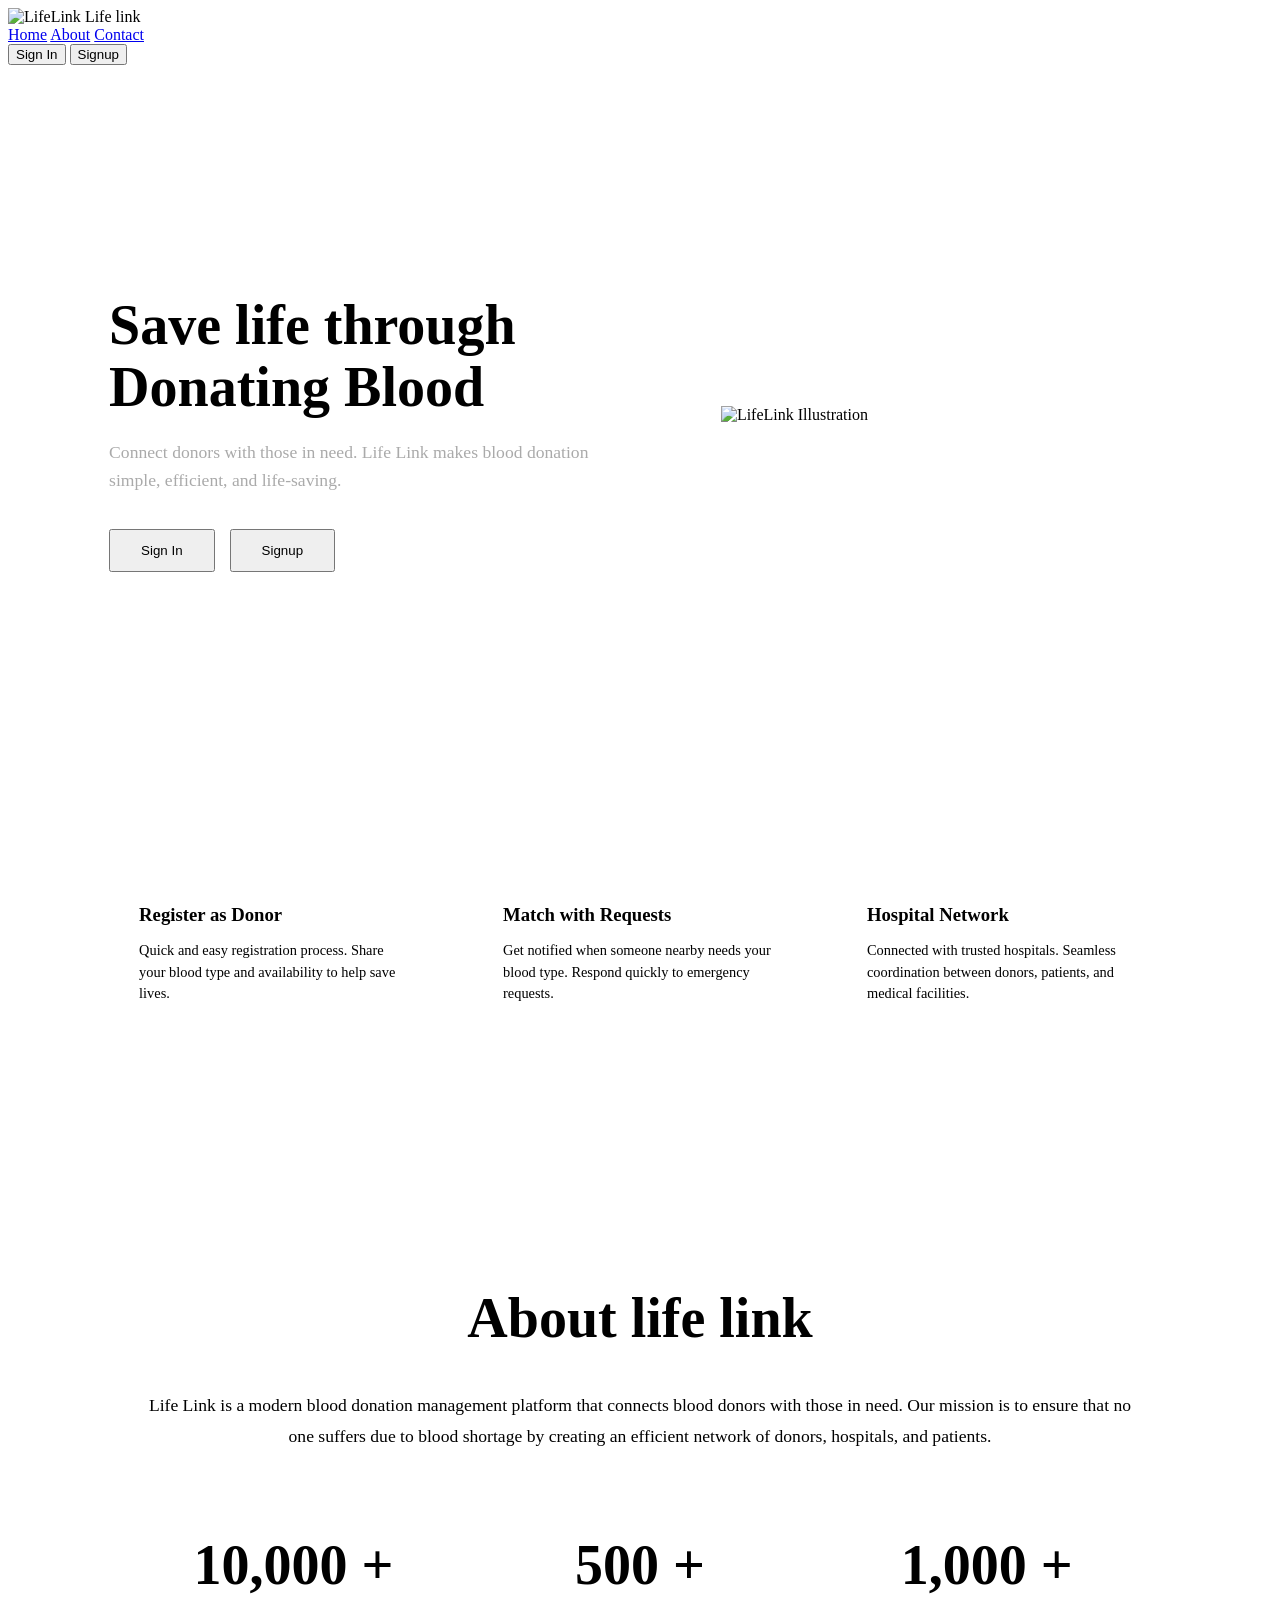
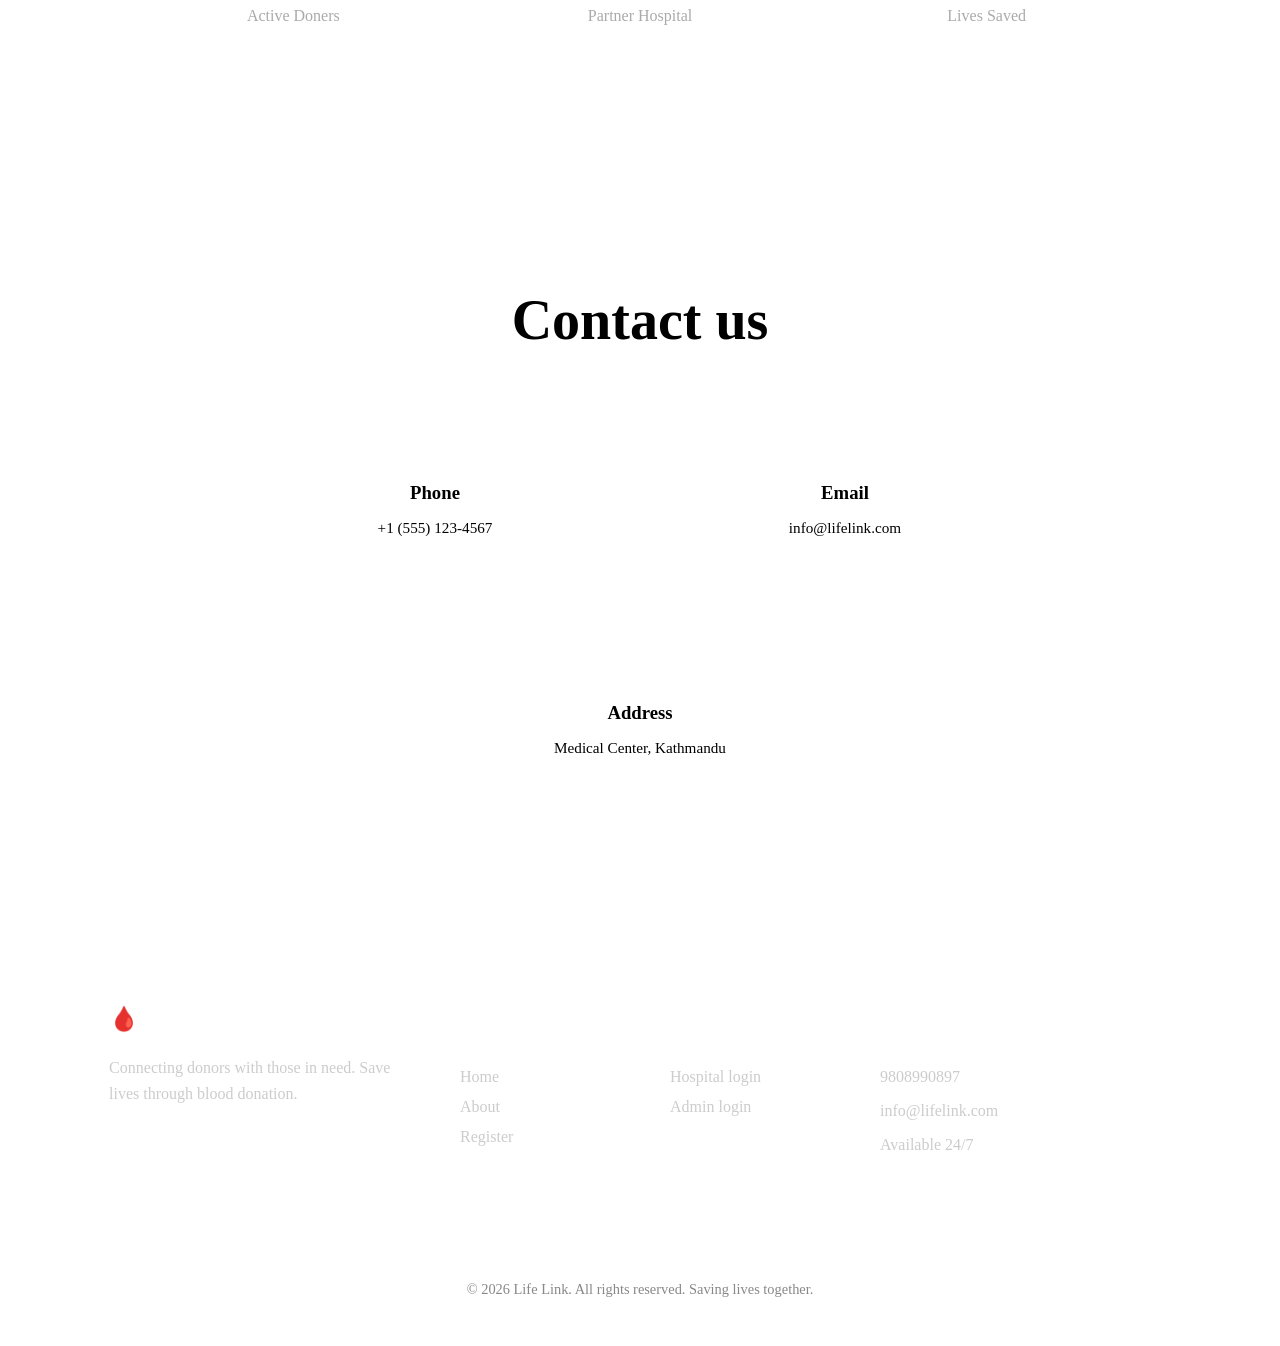
==== index.html @ 1ecbb59b "Add files via upload Bidya latest commit" ====
<!DOCTYPE html>
<html lang="en">
<head>
    <meta charset="UTF-8">
    <meta name="viewport" content="width=device-width, initial-scale=1.0">
    <title>LifeLink | Save Lives</title>
    <link rel="stylesheet" href="css/style.css">
    <link href="https://fonts.googleapis.com/css2?family=Inter:wght@400;600;700;800&display=swap" rel="stylesheet">
</head>
<body>
    <nav class="navbar">
        <div class="logo-container" onclick="location.href='index.html'">
            <img src="images/lifelink.image.jpeg" class="nav-logo-img" alt="LifeLink">
            <span class="logo-text">Life link</span>
        </div>
        <div class="nav-links">
            <a href="#home">Home</a>
            <a href="#about">About</a>
            <a href="#contact">Contact</a>
        </div>
        <div class="nav-auth">
            <button class="btn-outline-small" onclick="location.href='login.html'">Sign In</button>
            <button class="btn-filled-small" onclick="location.href='signup.html'">Signup</button>
        </div>
    </nav>

    <header class="hero" id="home" style="padding: 80px 8%; display: flex; align-items: center; justify-content: space-between; max-width: 1200px; margin: 0 auto; min-height: 60vh;">
        <div class="hero-content" style="flex: 1; max-width: 600px;">
            <h1 style="font-size: 3.5rem; line-height: 1.1; margin-bottom: 20px;">Save life through <br><span style="color: var(--primary-red);">Donating Blood</span></h1>
            <p style="font-size: 1.1rem; color: #aaa; margin-bottom: 35px; line-height: 1.6;">
                Connect donors with those in need. Life Link makes blood donation simple, efficient, and life-saving.
            </p>
            <div style="display: flex; gap: 15px;">
                <button class="btn-outline-small" style="padding: 12px 30px;" onclick="location.href='login.html'">Sign In</button>
                <button class="btn-filled-small" style="padding: 12px 30px;" onclick="location.href='signup.html'">Signup</button>
            </div>
        </div>
        <div class="hero-visual" style="flex: 1; display: flex; justify-content: flex-end;">
            <img src="images/logo.png" alt="LifeLink Illustration" style="width: 100%; max-width: 450px;">
        </div>
    </header>

    <section class="features" style="background-color: var(--soft-pink); padding: 80px 8%;">
        <div style="display: flex; gap: 30px; max-width: 1200px; margin: 0 auto; flex-wrap: wrap;">
            <div style="background:white; padding:40px 30px; border-radius:15px; flex:1; min-width: 250px; position: relative;">
                <div style="color: var(--primary-red); font-size: 1.5rem; margin-bottom: 15px;"></div>
                <h3 style="margin-bottom: 10px;">Register as Donor</h3>
                <p style="font-size:0.9rem; color:var(--text-grey); line-height: 1.5;">Quick and easy registration process. Share your blood type and availability to help save lives.</p>
            </div>
            <div style="background:white; padding:40px 30px; border-radius:15px; flex:1; min-width: 250px;">
                <div style="color: var(--primary-red); font-size: 1.5rem; margin-bottom: 15px;"></div>
                <h3 style="margin-bottom: 10px;">Match with Requests</h3>
                <p style="font-size:0.9rem; color:var(--text-grey); line-height: 1.5;">Get notified when someone nearby needs your blood type. Respond quickly to emergency requests.</p>
            </div>
            <div style="background:white; padding:40px 30px; border-radius:15px; flex:1; min-width: 250px;">
                <div style="color: var(--primary-red); font-size: 1.5rem; margin-bottom: 15px;"></div>
                <h3 style="margin-bottom: 10px;">Hospital Network</h3>
                <p style="font-size:0.9rem; color:var(--text-grey); line-height: 1.5;">Connected with trusted hospitals. Seamless coordination between donors, patients, and medical facilities.</p>
            </div>
        </div>
    </section>

    <section id="about" style="padding: 100px 8%; text-align: center; max-width: 1000px; margin: 0 auto;">
        <h2 style="font-size: 3.5rem; color: var(--primary-red); margin-bottom: 40px; font-weight: 800;">About life link</h2>
        <p style="line-height: 1.8; color: var(--text-black); font-size: 1.1rem; margin-bottom: 80px;">
            Life Link is a modern blood donation management platform that connects blood donors with those in need. Our mission is to ensure that no one suffers due to blood shortage by creating an efficient network of donors, hospitals, and patients.
        </p>
        
        <div style="display: flex; justify-content: space-between; flex-wrap: wrap; gap: 40px;">
            <div style="flex: 1; min-width: 200px;">
                <h2 style="font-size: 3.5rem; color: var(--primary-red); margin: 0; font-weight: 800;">10,000 +</h2>
                <p style="color: #aaa; margin-top: 10px; font-weight: 500;">Active Doners</p>
            </div>
            <div style="flex: 1; min-width: 200px;">
                <h2 style="font-size: 3.5rem; color: var(--primary-red); margin: 0; font-weight: 800;">500 +</h2>
                <p style="color: #aaa; margin-top: 10px; font-weight: 500;">Partner Hospital</p>
            </div>
            <div style="flex: 1; min-width: 200px;">
                <h2 style="font-size: 3.5rem; color: var(--primary-red); margin: 0; font-weight: 800;">1,000 +</h2>
                <p style="color: #aaa; margin-top: 10px; font-weight: 500;">Lives Saved</p>
            </div>
        </div>
    </section>

    <section id="contact" style="padding: 100px 8%; background-color: var(--soft-pink);">
        <h2 style="font-size: 3.5rem; color: var(--text-black); text-align: center; margin-bottom: 60px; font-weight: 800;">Contact us</h2>
        
        <div style="max-width: 1200px; margin: 0 auto; display: flex; justify-content: center; gap: 30px; flex-wrap: wrap;">
            <div style="background: white; padding: 50px 30px; border-radius: 15px; width: 320px; text-align: center;">
                <div style="color: var(--primary-red); font-size: 2rem; margin-bottom: 20px;"></div>
                <h3 style="margin-bottom: 15px;">Phone</h3>
                <p style="color: var(--text-grey); font-size: 0.95rem;">+1 (555) 123-4567</p>
            </div>
            
            <div style="background: white; padding: 50px 30px; border-radius: 15px; width: 320px; text-align: center;">
                <div style="color: var(--primary-red); font-size: 2rem; margin-bottom: 20px;"></div>
                <h3 style="margin-bottom: 15px;">Email</h3>
                <p style="color: var(--text-grey); font-size: 0.95rem;">info@lifelink.com</p>
            </div>
            
            <div style="background: white; padding: 50px 30px; border-radius: 15px; width: 320px; text-align: center;">
                <div style="color: var(--primary-red); font-size: 2rem; margin-bottom: 20px;"></div>
                <h3 style="margin-bottom: 15px;">Address</h3>
                <p style="color: var(--text-grey); font-size: 0.95rem;">Medical Center, Kathmandu</p>
            </div>
        </div>
    </section>

    <footer class="footer" style="background: var(--footer-bg); color: white; padding: 80px 8% 40px;">
        <div style="display: flex; justify-content: space-between; max-width: 1200px; margin: 0 auto; flex-wrap: wrap; gap: 60px;">
            <div style="flex: 1; min-width: 250px;">
                <div style="display: flex; align-items: center; gap: 10px; margin-bottom: 20px;">
                    <span style="color: var(--primary-red); font-size: 1.5rem;">🩸</span>
                    <h3 style="margin: 0; font-size: 1.8rem;">Life link</h3>
                </div>
                <p style="font-size:1rem; color:#ccc; line-height: 1.6;">Connecting donors with those in need. Save lives through blood donation.</p>
            </div>
            
            <div style="flex: 0.5; min-width: 150px;">
                <h3 style="margin-bottom: 25px;">Quick Links</h3>
                <a href="#home" style="color:#ccc; text-decoration:none; display:block; margin-bottom:12px;">Home</a>
                <a href="#about" style="color:#ccc; text-decoration:none; display:block; margin-bottom:12px;">About</a>
                <a href="signup.html" style="color:#ccc; text-decoration:none; display:block; margin-bottom:12px;">Register</a>
            </div>
            
            <div style="flex: 0.5; min-width: 150px;">
                <h3 style="margin-bottom: 25px;">For institutions</h3>
                <a href="#" style="color:#ccc; text-decoration:none; display:block; margin-bottom:12px;">Hospital login</a>
                <a href="#" style="color:#ccc; text-decoration:none; display:block; margin-bottom:12px;">Admin login</a>
            </div>
            
            <div style="flex: 1; min-width: 200px;">
                <h3 style="margin-bottom: 25px;">Contact Info</h3>
                <p style="font-size:1rem; color:#ccc; margin-bottom:12px;">9808990897</p>
                <p style="font-size:1rem; color:#ccc; margin-bottom:12px;">info@lifelink.com</p>
                <p style="font-size:1rem; color:#ccc;">Available 24/7</p>
            </div>
        </div>
        <div style="text-align: center; margin-top: 80px; padding-top: 30px; border-top: 1px solid rgba(255,255,255,0.1); font-size: 0.9rem; color: #888;">
            © 2026 Life Link. All rights reserved. Saving lives together.
        </div>
    </footer>
    <script src="js/script.js"></script>
</body>
</html>
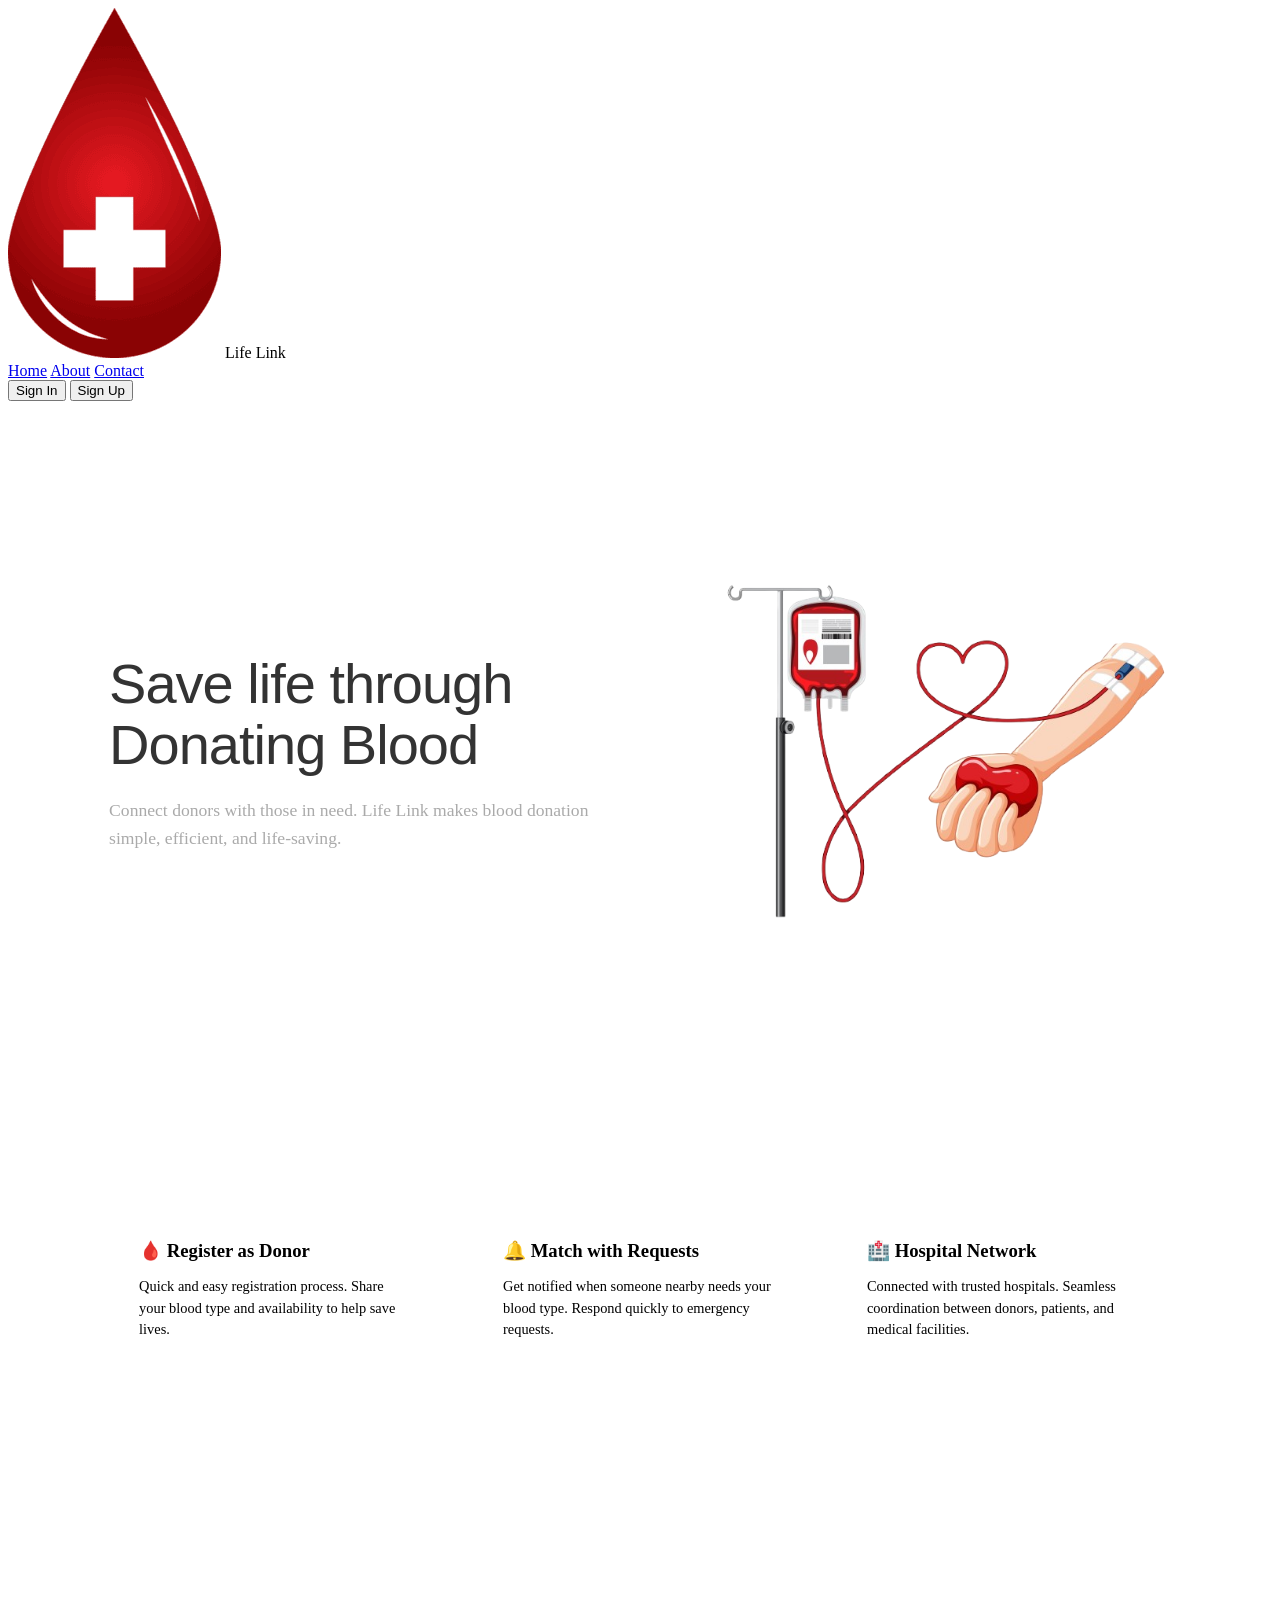
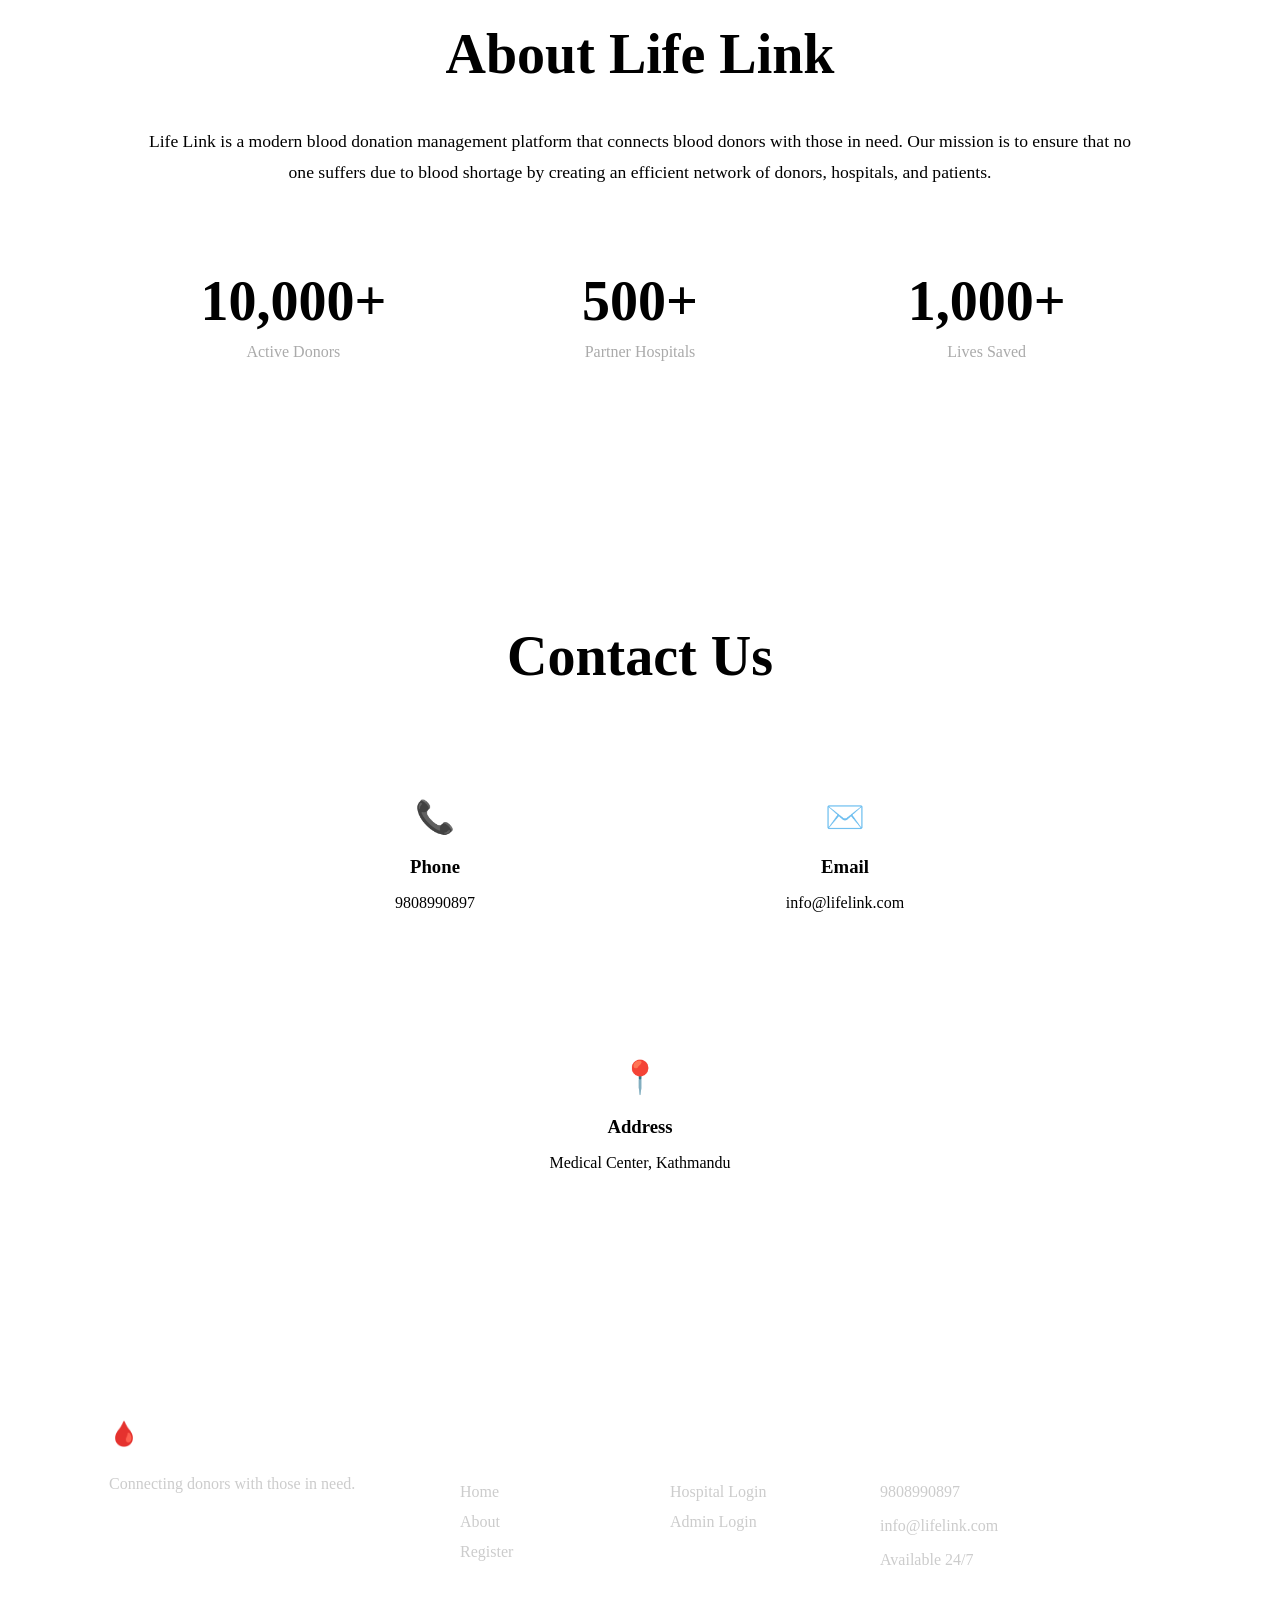
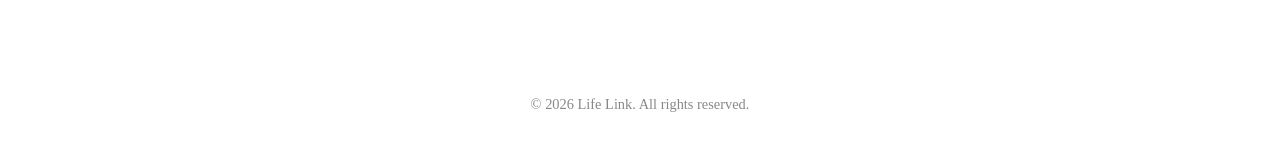
==== commit 67633bc4: "sprint_1 project" ====
--- a/index.html
+++ b/index.html
@@ -1,5 +1,6 @@
 <!DOCTYPE html>
 <html lang="en">
+
 <head>
     <meta charset="UTF-8">
     <meta name="viewport" content="width=device-width, initial-scale=1.0">
@@ -7,11 +8,12 @@
     <link rel="stylesheet" href="css/style.css">
     <link href="https://fonts.googleapis.com/css2?family=Inter:wght@400;600;700;800&display=swap" rel="stylesheet">
 </head>
+
 <body>
     <nav class="navbar">
         <div class="logo-container" onclick="location.href='index.html'">
-            <img src="images/lifelink.image.jpeg" class="nav-logo-img" alt="LifeLink">
-            <span class="logo-text">Life link</span>
+            <img src="images/new.png" class="nav-logo-img" alt="LifeLink" onerror="this.style.display='none'">
+            <span class="logo-text">Life Link</span>
         </div>
         <div class="nav-links">
             <a href="#home">Home</a>
@@ -20,126 +22,133 @@
         </div>
         <div class="nav-auth">
             <button class="btn-outline-small" onclick="location.href='login.html'">Sign In</button>
-            <button class="btn-filled-small" onclick="location.href='signup.html'">Signup</button>
+            <button class="btn-filled-small" onclick="location.href='signup.html'">Sign Up</button>
         </div>
     </nav>
 
-    <header class="hero" id="home" style="padding: 80px 8%; display: flex; align-items: center; justify-content: space-between; max-width: 1200px; margin: 0 auto; min-height: 60vh;">
-        <div class="hero-content" style="flex: 1; max-width: 600px;">
-            <h1 style="font-size: 3.5rem; line-height: 1.1; margin-bottom: 20px;">Save life through <br><span style="color: var(--primary-red);">Donating Blood</span></h1>
-            <p style="font-size: 1.1rem; color: #aaa; margin-bottom: 35px; line-height: 1.6;">
-                Connect donors with those in need. Life Link makes blood donation simple, efficient, and life-saving.
-            </p>
-            <div style="display: flex; gap: 15px;">
-                <button class="btn-outline-small" style="padding: 12px 30px;" onclick="location.href='login.html'">Sign In</button>
-                <button class="btn-filled-small" style="padding: 12px 30px;" onclick="location.href='signup.html'">Signup</button>
-            </div>
+    <header class="hero" id="home"
+        style="padding:80px 8%;display:flex;align-items:center;justify-content:space-between;max-width:1200px;margin:0 auto;min-height:60vh;">
+        <div class="hero-content" style="flex:1;max-width:600px;">
+            <!-- <h1 style="font-size:3.5rem;line-height:1.1;margin-bottom:20px;">Save life through <br><span
+                    style="color:var(--primary-red);">Donating Blood</span></h1> -->
+            <h1
+                style="font-family: 'Segoe UI', Roboto, Helvetica, Arial, sans-serif; font-size: 3.5rem; line-height: 1.1; margin-bottom: 20px; font-weight: 500; letter-spacing: -1px; color: #333;">
+                Save life through <br>
+                <span style="color: var(--primary-red); font-weight: 500;">Donating Blood</span>
+            </h1>
+            <p style="font-size:1.1rem;color:#aaa;margin-bottom:35px;line-height:1.6;">Connect donors with those in
+                need. Life Link makes blood donation simple, efficient, and life-saving.</p>
+            <!-- <div style="display:flex;gap:16px;">
+                <button class="btn-filled-small" onclick="location.href='signup.html'" style="padding:14px 32px;font-size:1rem;">Become a Donor</button>
+                <button class="btn-outline-small" onclick="location.href='login.html'" style="padding:14px 32px;font-size:1rem;">Sign In</button>
+            </div> -->
         </div>
-        <div class="hero-visual" style="flex: 1; display: flex; justify-content: flex-end;">
-            <img src="images/logo.png" alt="LifeLink Illustration" style="width: 100%; max-width: 450px;">
+        <div class="hero-visual" style="flex:1;display:flex;justify-content:flex-end;">
+            <img src="images/logo.png" alt="LifeLink" style="width:100%;max-width:450px;"
+                onerror="this.style.display='none'">
         </div>
     </header>
 
-    <section class="features" style="background-color: var(--soft-pink); padding: 80px 8%;">
-        <div style="display: flex; gap: 30px; max-width: 1200px; margin: 0 auto; flex-wrap: wrap;">
-            <div style="background:white; padding:40px 30px; border-radius:15px; flex:1; min-width: 250px; position: relative;">
-                <div style="color: var(--primary-red); font-size: 1.5rem; margin-bottom: 15px;"></div>
-                <h3 style="margin-bottom: 10px;">Register as Donor</h3>
-                <p style="font-size:0.9rem; color:var(--text-grey); line-height: 1.5;">Quick and easy registration process. Share your blood type and availability to help save lives.</p>
+    <section class="features" style="background-color:var(--soft-pink);padding:80px 8%;">
+        <div style="display:flex;gap:30px;max-width:1200px;margin:0 auto;flex-wrap:wrap;">
+            <div style="background:#fff;padding:40px 30px;border-radius:15px;flex:1;min-width:250px;">
+                <h3 style="margin-bottom:10px;">🩸 Register as Donor</h3>
+                <p style="font-size:.9rem;color:var(--text-grey);line-height:1.5;">Quick and easy registration process.
+                    Share your blood type and availability to help save lives.</p>
             </div>
-            <div style="background:white; padding:40px 30px; border-radius:15px; flex:1; min-width: 250px;">
-                <div style="color: var(--primary-red); font-size: 1.5rem; margin-bottom: 15px;"></div>
-                <h3 style="margin-bottom: 10px;">Match with Requests</h3>
-                <p style="font-size:0.9rem; color:var(--text-grey); line-height: 1.5;">Get notified when someone nearby needs your blood type. Respond quickly to emergency requests.</p>
+            <div style="background:#fff;padding:40px 30px;border-radius:15px;flex:1;min-width:250px;">
+                <h3 style="margin-bottom:10px;">🔔 Match with Requests</h3>
+                <p style="font-size:.9rem;color:var(--text-grey);line-height:1.5;">Get notified when someone nearby
+                    needs your blood type. Respond quickly to emergency requests.</p>
             </div>
-            <div style="background:white; padding:40px 30px; border-radius:15px; flex:1; min-width: 250px;">
-                <div style="color: var(--primary-red); font-size: 1.5rem; margin-bottom: 15px;"></div>
-                <h3 style="margin-bottom: 10px;">Hospital Network</h3>
-                <p style="font-size:0.9rem; color:var(--text-grey); line-height: 1.5;">Connected with trusted hospitals. Seamless coordination between donors, patients, and medical facilities.</p>
+            <div style="background:#fff;padding:40px 30px;border-radius:15px;flex:1;min-width:250px;">
+                <h3 style="margin-bottom:10px;">🏥 Hospital Network</h3>
+                <p style="font-size:.9rem;color:var(--text-grey);line-height:1.5;">Connected with trusted hospitals.
+                    Seamless coordination between donors, patients, and medical facilities.</p>
             </div>
         </div>
     </section>
 
-    <section id="about" style="padding: 100px 8%; text-align: center; max-width: 1000px; margin: 0 auto;">
-        <h2 style="font-size: 3.5rem; color: var(--primary-red); margin-bottom: 40px; font-weight: 800;">About life link</h2>
-        <p style="line-height: 1.8; color: var(--text-black); font-size: 1.1rem; margin-bottom: 80px;">
-            Life Link is a modern blood donation management platform that connects blood donors with those in need. Our mission is to ensure that no one suffers due to blood shortage by creating an efficient network of donors, hospitals, and patients.
-        </p>
-        
-        <div style="display: flex; justify-content: space-between; flex-wrap: wrap; gap: 40px;">
-            <div style="flex: 1; min-width: 200px;">
-                <h2 style="font-size: 3.5rem; color: var(--primary-red); margin: 0; font-weight: 800;">10,000 +</h2>
-                <p style="color: #aaa; margin-top: 10px; font-weight: 500;">Active Doners</p>
+    <section id="about" style="padding:100px 8%;text-align:center;max-width:1000px;margin:0 auto;">
+        <h2 style="font-size:3.5rem;color:var(--primary-red);margin-bottom:40px;font-weight:800;">About Life Link</h2>
+        <p style="line-height:1.8;color:var(--text-black);font-size:1.1rem;margin-bottom:80px;">Life Link is a modern
+            blood donation management platform that connects blood donors with those in need. Our mission is to ensure
+            that no one suffers due to blood shortage by creating an efficient network of donors, hospitals, and
+            patients.</p>
+        <div style="display:flex;justify-content:space-between;flex-wrap:wrap;gap:40px;">
+            <div style="flex:1;min-width:200px;">
+                <h2 style="font-size:3.5rem;color:var(--primary-red);margin:0;font-weight:800;">10,000+</h2>
+                <p style="color:#aaa;margin-top:10px;font-weight:500;">Active Donors</p>
             </div>
-            <div style="flex: 1; min-width: 200px;">
-                <h2 style="font-size: 3.5rem; color: var(--primary-red); margin: 0; font-weight: 800;">500 +</h2>
-                <p style="color: #aaa; margin-top: 10px; font-weight: 500;">Partner Hospital</p>
+            <div style="flex:1;min-width:200px;">
+                <h2 style="font-size:3.5rem;color:var(--primary-red);margin:0;font-weight:800;">500+</h2>
+                <p style="color:#aaa;margin-top:10px;font-weight:500;">Partner Hospitals</p>
             </div>
-            <div style="flex: 1; min-width: 200px;">
-                <h2 style="font-size: 3.5rem; color: var(--primary-red); margin: 0; font-weight: 800;">1,000 +</h2>
-                <p style="color: #aaa; margin-top: 10px; font-weight: 500;">Lives Saved</p>
+            <div style="flex:1;min-width:200px;">
+                <h2 style="font-size:3.5rem;color:var(--primary-red);margin:0;font-weight:800;">1,000+</h2>
+                <p style="color:#aaa;margin-top:10px;font-weight:500;">Lives Saved</p>
             </div>
         </div>
     </section>
 
-    <section id="contact" style="padding: 100px 8%; background-color: var(--soft-pink);">
-        <h2 style="font-size: 3.5rem; color: var(--text-black); text-align: center; margin-bottom: 60px; font-weight: 800;">Contact us</h2>
-        
-        <div style="max-width: 1200px; margin: 0 auto; display: flex; justify-content: center; gap: 30px; flex-wrap: wrap;">
-            <div style="background: white; padding: 50px 30px; border-radius: 15px; width: 320px; text-align: center;">
-                <div style="color: var(--primary-red); font-size: 2rem; margin-bottom: 20px;"></div>
-                <h3 style="margin-bottom: 15px;">Phone</h3>
-                <p style="color: var(--text-grey); font-size: 0.95rem;">+1 (555) 123-4567</p>
+    <section id="contact" style="padding:100px 8%;background-color:var(--soft-pink);">
+        <h2 style="font-size:3.5rem;color:var(--text-black);text-align:center;margin-bottom:60px;font-weight:800;">
+            Contact Us</h2>
+        <div style="max-width:1200px;margin:0 auto;display:flex;justify-content:center;gap:30px;flex-wrap:wrap;">
+            <div style="background:#fff;padding:50px 30px;border-radius:15px;width:320px;text-align:center;">
+                <div style="font-size:2rem;margin-bottom:20px;">📞</div>
+                <h3 style="margin-bottom:15px;">Phone</h3>
+                <p style="color:var(--text-grey);">9808990897</p>
             </div>
-            
-            <div style="background: white; padding: 50px 30px; border-radius: 15px; width: 320px; text-align: center;">
-                <div style="color: var(--primary-red); font-size: 2rem; margin-bottom: 20px;"></div>
-                <h3 style="margin-bottom: 15px;">Email</h3>
-                <p style="color: var(--text-grey); font-size: 0.95rem;">info@lifelink.com</p>
+            <div style="background:#fff;padding:50px 30px;border-radius:15px;width:320px;text-align:center;">
+                <div style="font-size:2rem;margin-bottom:20px;">✉️</div>
+                <h3 style="margin-bottom:15px;">Email</h3>
+                <p style="color:var(--text-grey);">info@lifelink.com</p>
             </div>
-            
-            <div style="background: white; padding: 50px 30px; border-radius: 15px; width: 320px; text-align: center;">
-                <div style="color: var(--primary-red); font-size: 2rem; margin-bottom: 20px;"></div>
-                <h3 style="margin-bottom: 15px;">Address</h3>
-                <p style="color: var(--text-grey); font-size: 0.95rem;">Medical Center, Kathmandu</p>
+            <div style="background:#fff;padding:50px 30px;border-radius:15px;width:320px;text-align:center;">
+                <div style="font-size:2rem;margin-bottom:20px;">📍</div>
+                <h3 style="margin-bottom:15px;">Address</h3>
+                <p style="color:var(--text-grey);">Medical Center, Kathmandu</p>
             </div>
         </div>
     </section>
 
-    <footer class="footer" style="background: var(--footer-bg); color: white; padding: 80px 8% 40px;">
-        <div style="display: flex; justify-content: space-between; max-width: 1200px; margin: 0 auto; flex-wrap: wrap; gap: 60px;">
-            <div style="flex: 1; min-width: 250px;">
-                <div style="display: flex; align-items: center; gap: 10px; margin-bottom: 20px;">
-                    <span style="color: var(--primary-red); font-size: 1.5rem;">🩸</span>
-                    <h3 style="margin: 0; font-size: 1.8rem;">Life link</h3>
+    <footer style="background:var(--footer-bg);color:#fff;padding:80px 8% 40px;">
+        <div style="display:flex;justify-content:space-between;max-width:1200px;margin:0 auto;flex-wrap:wrap;gap:60px;">
+            <div style="flex:1;min-width:250px;">
+                <div style="display:flex;align-items:center;gap:10px;margin-bottom:20px;">
+                    <span style="color:var(--primary-red);font-size:1.5rem;">🩸</span>
+                    <h3 style="margin:0;font-size:1.8rem;">Life Link</h3>
                 </div>
-                <p style="font-size:1rem; color:#ccc; line-height: 1.6;">Connecting donors with those in need. Save lives through blood donation.</p>
+                <p style="font-size:1rem;color:#ccc;line-height:1.6;">Connecting donors with those in need.</p>
             </div>
-            
-            <div style="flex: 0.5; min-width: 150px;">
-                <h3 style="margin-bottom: 25px;">Quick Links</h3>
-                <a href="#home" style="color:#ccc; text-decoration:none; display:block; margin-bottom:12px;">Home</a>
-                <a href="#about" style="color:#ccc; text-decoration:none; display:block; margin-bottom:12px;">About</a>
-                <a href="signup.html" style="color:#ccc; text-decoration:none; display:block; margin-bottom:12px;">Register</a>
+            <div style="flex:.5;min-width:150px;">
+                <h3 style="margin-bottom:25px;">Quick Links</h3>
+                <a href="#home" style="color:#ccc;text-decoration:none;display:block;margin-bottom:12px;">Home</a>
+                <a href="#about" style="color:#ccc;text-decoration:none;display:block;margin-bottom:12px;">About</a>
+                <a href="signup.html"
+                    style="color:#ccc;text-decoration:none;display:block;margin-bottom:12px;">Register</a>
             </div>
-            
-            <div style="flex: 0.5; min-width: 150px;">
-                <h3 style="margin-bottom: 25px;">For institutions</h3>
-                <a href="#" style="color:#ccc; text-decoration:none; display:block; margin-bottom:12px;">Hospital login</a>
-                <a href="#" style="color:#ccc; text-decoration:none; display:block; margin-bottom:12px;">Admin login</a>
+            <div style="flex:.5;min-width:150px;">
+                <h3 style="margin-bottom:25px;">Institutions</h3>
+                <a href="login.html" style="color:#ccc;text-decoration:none;display:block;margin-bottom:12px;">Hospital
+                    Login</a>
+                <a href="login.html" style="color:#ccc;text-decoration:none;display:block;margin-bottom:12px;">Admin
+                    Login</a>
             </div>
-            
-            <div style="flex: 1; min-width: 200px;">
-                <h3 style="margin-bottom: 25px;">Contact Info</h3>
-                <p style="font-size:1rem; color:#ccc; margin-bottom:12px;">9808990897</p>
-                <p style="font-size:1rem; color:#ccc; margin-bottom:12px;">info@lifelink.com</p>
-                <p style="font-size:1rem; color:#ccc;">Available 24/7</p>
+            <div style="flex:1;min-width:200px;">
+                <h3 style="margin-bottom:25px;">Contact Info</h3>
+                <p style="color:#ccc;margin-bottom:12px;">9808990897</p>
+                <p style="color:#ccc;margin-bottom:12px;">info@lifelink.com</p>
+                <p style="color:#ccc;">Available 24/7</p>
             </div>
         </div>
-        <div style="text-align: center; margin-top: 80px; padding-top: 30px; border-top: 1px solid rgba(255,255,255,0.1); font-size: 0.9rem; color: #888;">
-            © 2026 Life Link. All rights reserved. Saving lives together.
+        <div
+            style="text-align:center;margin-top:80px;padding-top:30px;border-top:1px solid rgba(255,255,255,.1);font-size:.9rem;color:#888;">
+            © 2026 Life Link. All rights reserved.
         </div>
     </footer>
     <script src="js/script.js"></script>
 </body>
+
 </html>
